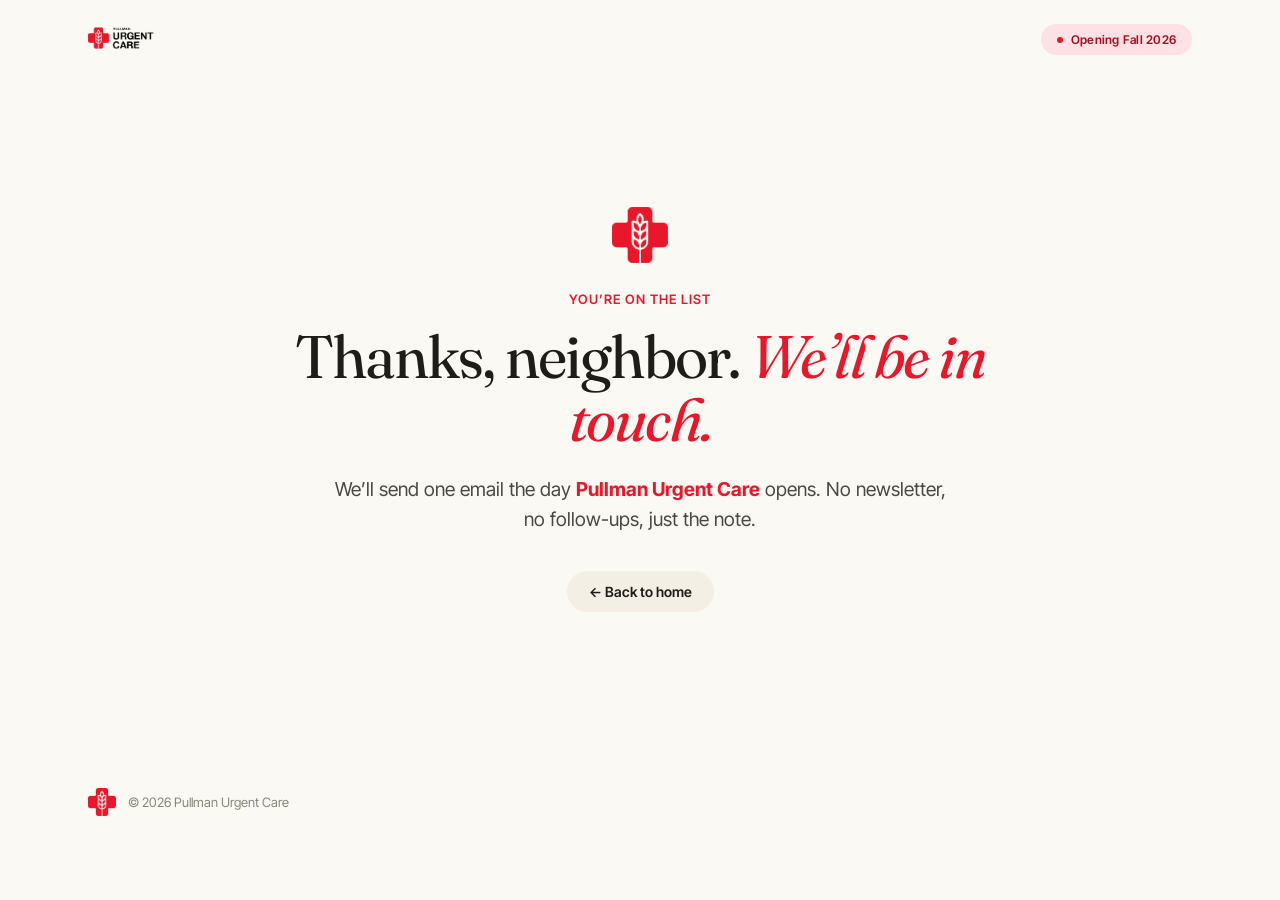
==== thanks.html @ ae4f4262 "Wire signup forms to Formspree with thank-you page" ====
<!doctype html>
<html lang="en">
<head>
<meta charset="utf-8"/>
<meta name="viewport" content="width=device-width,initial-scale=1"/>
<title>You're on the list | Pullman Urgent Care</title>
<meta name="robots" content="noindex, nofollow"/>
<meta name="description" content="Thanks for signing up — we'll send one email the day Pullman Urgent Care opens."/>

<link rel="icon" type="image/png" sizes="any" href="assets/logo-mark.png"/>
<link rel="apple-touch-icon" href="assets/logo-mark.png"/>
<meta name="theme-color" content="#EA172B"/>

<link rel="preconnect" href="https://fonts.googleapis.com"/>
<link rel="preconnect" href="https://fonts.gstatic.com" crossorigin/>
<link href="https://fonts.googleapis.com/css2?family=Fraunces:ital,opsz,wght@0,9..144,300..700;1,9..144,300..700&family=Inter+Tight:wght@400;500;600;700&family=Inter:wght@400;500;600;700&display=swap" rel="stylesheet"/>
<link rel="stylesheet" href="styles.css"/>
</head>
<body>

<header class="nav">
  <a class="nav__logo" href="index.html" aria-label="Pullman Urgent Care home">
    <img src="assets/logo-horizontal.png" alt="Pullman Urgent Care"/>
  </a>
  <div class="pill pill--soft">
    <span class="pill__dot"></span>
    <span class="pill__text">Opening Fall 2026</span>
  </div>
</header>

<main>
  <section class="thanks">
    <div class="thanks__inner">
      <img class="thanks__mark" src="assets/logo-mark.png" alt=""/>
      <div class="eyebrow">You&rsquo;re on the list</div>
      <h1 class="display display--lg">
        Thanks, neighbor. <em>We&rsquo;ll be in touch.</em>
      </h1>
      <p class="lede">
        We&rsquo;ll send one email the day <strong class="brand-accent">Pullman Urgent Care</strong> opens.
        No newsletter, no follow-ups, just the note.
      </p>
      <a class="thanks__home" href="index.html">&larr; Back to home</a>
    </div>
  </section>
</main>

<footer class="footer">
  <div class="footer__left">
    <img src="assets/logo-mark.png" alt=""/>
    <span>&copy; 2026 Pullman Urgent Care</span>
  </div>
</footer>

</body>
</html>
---- styles.css ----
/* Pullman Urgent Care: Coming Soon
   "Neighbor v2" production styles. */

:root {
  --milk: #FBF9F4;
  --milk-deep: #F3EFE5;
  --milk-deeper: #EBE5D4;
  --crimson: #EA172B;
  --crimson-deep: #A3101C;
  --crimson-soft: #FCE2E5;
  --crimson-pale: #F5B3BA;
  --ink: #1F1D1A;
  --ink-2: #4A4744;
  --muted: #8A857A;
  --rule: #E5DFD0;

  --display: 'Fraunces', 'Source Serif 4', Georgia, serif;
  --sans: 'Inter Tight', 'Inter', -apple-system, BlinkMacSystemFont, system-ui, sans-serif;

  --max: 1200px;
  --pad-x: clamp(20px, 4vw, 48px);
}

*, *::before, *::after { box-sizing: border-box; }

html, body {
  margin: 0;
  padding: 0;
  background: var(--milk);
  color: var(--ink);
  font-family: var(--sans);
  -webkit-font-smoothing: antialiased;
  -moz-osx-font-smoothing: grayscale;
}

img { display: block; max-width: 100%; height: auto; }

a { color: inherit; }

.visually-hidden {
  position: absolute;
  width: 1px; height: 1px;
  padding: 0; margin: -1px;
  overflow: hidden; clip: rect(0,0,0,0);
  white-space: nowrap; border: 0;
}

/* ---------- Typography primitives ---------- */

.display {
  font-family: var(--display);
  font-weight: 400;
  color: var(--ink);
  margin: 0;
  letter-spacing: -0.04em;
  line-height: 1.05;
}
.display em { font-style: italic; color: var(--crimson); }

.display--xl  { font-size: clamp(42px, 7vw, 86px); letter-spacing: -0.028em; line-height: 1.0; }
.display--xl2 { font-size: clamp(34px, 6vw, 72px); letter-spacing: -0.028em; line-height: 1.0; }
.display--lg  { font-size: clamp(32px, 5.2vw, 60px); letter-spacing: -0.03em; }
.display--md  { font-size: clamp(28px, 4.6vw, 56px); letter-spacing: -0.027em; }
.display--sm  { font-size: clamp(22px, 3vw, 36px); letter-spacing: -0.025em; line-height: 1.1; }

.display--on-crimson { color: var(--milk); }
.display--on-crimson em { color: var(--crimson-pale); }

.eyebrow {
  font-family: var(--sans);
  font-size: 13px;
  font-weight: 600;
  color: var(--crimson);
  letter-spacing: 0.08em;
  text-transform: uppercase;
  margin-bottom: 18px;
}
.eyebrow--on-crimson { color: var(--crimson-pale); }

.lede {
  font-size: clamp(16px, 1.5vw, 21px);
  line-height: 1.55;
  color: var(--ink-2);
  margin: 24px auto 0;
  max-width: 620px;
}
.brand-accent {
  color: var(--crimson);
  font-weight: 700;
}

.prose {
  font-size: clamp(15px, 1.35vw, 19px);
  line-height: 1.65;
  color: var(--ink-2);
  max-width: 680px;
  margin: 0 auto;
}
.prose--on-crimson { color: rgba(251,249,244,0.88); }
.prose--tight { margin: 12px 0 0; }

.muted { color: var(--ink-2); font-size: 15px; }
.small { font-size: 13px; color: var(--muted); }

/* ---------- NAV ---------- */

.nav {
  display: flex;
  justify-content: space-between;
  align-items: center;
  padding: 24px var(--pad-x);
  max-width: var(--max);
  margin: 0 auto;
}
.nav__logo { display: block; }
.nav__logo img { height: 26px; }

.pill {
  display: inline-flex;
  align-items: center;
  gap: 8px;
  padding: 8px 16px;
  border-radius: 999px;
  font-size: 12px;
  font-weight: 600;
  letter-spacing: 0.02em;
}
.pill--soft {
  background: var(--crimson-soft);
  color: var(--crimson-deep);
}
.pill__dot {
  width: 6px; height: 6px; border-radius: 50%;
  background: var(--crimson);
}

@media (max-width: 520px) {
  .nav { padding: 20px 22px; }
  .nav__logo img { height: 22px; }
  .pill { padding: 6px 12px; font-size: 11px; }
  .pill__text::before { content: "Fall 2026"; }
  .pill__text { font-size: 0; }
  .pill__text::before { font-size: 11px; }
}

/* ---------- HERO ---------- */

.hero {
  padding: 16px var(--pad-x) 60px;
  text-align: center;
}
.hero__inner {
  max-width: 1020px;
  margin: 0 auto;
  padding-top: 24px;
}

.eyebrow-pill {
  display: inline-flex;
  align-items: center;
  gap: 10px;
  padding: 6px 14px 6px 8px;
  border-radius: 999px;
  background: var(--milk-deep);
  margin-bottom: 36px;
}
.eyebrow-pill__badge {
  background: var(--crimson);
  color: var(--milk);
  border-radius: 999px;
  padding: 3px 10px;
  font-size: 11px;
  font-weight: 600;
  letter-spacing: 0.04em;
  text-transform: uppercase;
}
.eyebrow-pill__label {
  font-size: 13px;
  color: var(--ink-2);
}

.signup {
  display: inline-flex;
  background: var(--milk-deep);
  border-radius: 999px;
  padding: 6px;
  gap: 6px;
  align-items: center;
  box-shadow: inset 0 0 0 1px rgba(0,0,0,0.04);
  margin-top: 36px;
  max-width: 100%;
}
.signup__input {
  appearance: none;
  border: 0;
  background: transparent;
  padding: 10px 20px;
  font-family: var(--sans);
  font-size: 15px;
  color: var(--ink);
  min-width: 0;
  width: 280px;
  outline: none;
}
.signup__input::placeholder { color: var(--muted); }
.signup__btn {
  background: var(--crimson);
  color: var(--milk);
  border: 0;
  border-radius: 999px;
  padding: 12px 22px;
  font-family: var(--sans);
  font-size: 14px;
  font-weight: 600;
  cursor: pointer;
  white-space: nowrap;
  transition: background 0.15s ease;
}
.signup__btn:hover { background: var(--crimson-deep); }

.signup__note {
  margin-top: 14px;
  font-size: 12px;
  color: var(--muted);
}

.hero__scene {
  max-width: var(--max);
  margin: 72px auto 0;
  padding: 0 var(--pad-x);
}
.hero__scene img {
  width: 100%;
  height: auto;
  aspect-ratio: 2048 / 1200;
  border-radius: 32px;
  display: block;
  object-fit: cover;
}

@media (max-width: 520px) {
  .hero { padding: 8px 22px 40px; }
  .hero__inner { padding-top: 0; }
  .eyebrow-pill { margin-bottom: 24px; }
  .signup { width: 100%; display: flex; margin-top: 26px; }
  .signup__input { flex: 1 1 auto; width: auto; padding: 8px 14px; font-size: 13px; }
  .signup__btn { padding: 10px 16px; font-size: 12px; }
  .hero__scene { margin-top: 40px; padding: 0 16px; }
  .hero__scene img { border-radius: 20px; }
}

/* ---------- STORY ---------- */

.story {
  padding: clamp(60px, 10vw, 120px) var(--pad-x);
}
.story__top {
  max-width: 900px;
  margin: 0 auto;
  text-align: center;
}
.story__top .prose { margin-top: 32px; }

.scenarios {
  list-style: none;
  padding: 0;
  margin: 64px auto 0;
  max-width: 1000px;
  display: grid;
  grid-template-columns: repeat(2, 1fr);
  gap: 16px;
}
.scenario {
  background: var(--milk-deep);
  border-radius: 24px;
  padding: 28px 32px;
  display: flex;
  align-items: flex-start;
  gap: 18px;
}
.scenario__dot {
  flex-shrink: 0;
  width: 10px; height: 10px;
  border-radius: 50%;
  background: var(--crimson);
  margin-top: 10px;
}
.scenario__label {
  font-size: 12px;
  font-weight: 600;
  color: var(--crimson-deep);
  text-transform: uppercase;
  letter-spacing: 0.067em;
  margin-bottom: 6px;
}
.scenario__text {
  font-family: var(--display);
  font-size: 22px;
  line-height: 1.3;
  color: var(--ink);
  font-weight: 400;
}

@media (max-width: 720px) {
  .scenarios { grid-template-columns: 1fr; gap: 12px; margin-top: 28px; }
  .scenario { padding: 18px 20px; border-radius: 18px; gap: 12px; }
  .scenario__dot { width: 8px; height: 8px; margin-top: 8px; }
  .scenario__label { font-size: 10px; }
  .scenario__text { font-size: 17px; }
}

/* ---------- CRIMSON BLOCK (offer + who) ---------- */

.crimson-block {
  background: var(--crimson-deep);
  color: var(--milk);
  border-radius: 48px 48px 0 0;
  margin: 0 24px;
}
.crimson-block__inner {
  max-width: 1000px;
  margin: 0 auto;
  padding: clamp(60px, 10vw, 120px) var(--pad-x);
}

.offer .display { margin-bottom: 56px; max-width: 760px; }
.offer__grid {
  list-style: none;
  padding: 0;
  margin: 0;
  display: grid;
  grid-template-columns: repeat(3, 1fr);
  gap: 16px;
}
.offer__card {
  background: rgba(251,249,244,0.08);
  border: 1px solid rgba(251,249,244,0.15);
  border-radius: 24px;
  padding: 28px 30px;
}
.offer__card--wide {
  grid-column: 1 / -1;
  display: flex;
  align-items: baseline;
  gap: 24px;
  flex-wrap: wrap;
}
.offer__card--wide .offer__title { margin: 0; flex: 0 0 auto; }
.offer__card--wide .offer__desc { flex: 1 1 320px; max-width: 620px; }
.offer__title {
  font-family: var(--display);
  font-size: 24px;
  line-height: 1.15;
  margin: 0 0 10px;
  font-weight: 400;
  color: var(--milk);
}
.offer__desc {
  font-size: 15px;
  line-height: 1.55;
  color: rgba(251,249,244,0.8);
  margin: 0;
}

.who {
  margin-top: 80px;
  padding-top: 80px;
  max-width: 800px;
  margin-left: auto;
  margin-right: auto;
  text-align: center;
  border-top: 1px solid rgba(251,249,244,0.15);
}
.who .display { margin-bottom: 28px; }
.who .prose { max-width: 600px; }

@media (max-width: 960px) {
  .offer__grid { grid-template-columns: repeat(2, 1fr); }
}

@media (max-width: 720px) {
  .crimson-block { margin: 0 12px; border-radius: 32px 32px 0 0; }
  .offer .display { margin-bottom: 28px; }
  .offer__grid { grid-template-columns: 1fr; gap: 12px; }
  .offer__card { padding: 18px 20px; border-radius: 18px; }
  .offer__card--wide { display: block; }
  .offer__card--wide .offer__title { margin-bottom: 4px; }
  .offer__title { font-size: 20px; margin-bottom: 4px; }
  .offer__desc { font-size: 13px; }
  .who { margin-top: 40px; padding-top: 40px; }
  .who .display { margin-bottom: 14px; }
}

/* ---------- HOURS ---------- */

.hours {
  padding: 80px var(--pad-x) 0;
}
.hours__card {
  max-width: 1000px;
  margin: 0 auto;
  background: var(--milk-deep);
  border-radius: 32px;
  padding: 48px 56px;
  display: grid;
  grid-template-columns: 1fr 1.2fr;
  gap: 60px;
  align-items: center;
}
.hours__text .display { letter-spacing: -0.025em; }
.hours__text .eyebrow { margin-bottom: 12px; }
.hours__text .small { margin-top: 16px; }

.hours__list { margin: 0; padding: 0; }
.hours__row {
  display: flex;
  justify-content: space-between;
  align-items: center;
  border-top: 1px solid var(--rule);
  padding: 18px 0;
  font-family: var(--display);
  font-size: 20px;
  color: var(--ink);
}
.hours__row dt { margin: 0; }
.hours__row dd { margin: 0; font-weight: 500; }

@media (max-width: 720px) {
  .hours { padding: 40px 22px 0; }
  .hours__card {
    padding: 24px 22px;
    border-radius: 20px;
    grid-template-columns: 1fr;
    gap: 14px;
  }
  .hours__row { font-size: 16px; padding: 12px 0; }
}

/* ---------- LOCATION ---------- */

.location {
  padding: 80px var(--pad-x);
}
.location__heading {
  max-width: 1100px;
  margin: 0 auto 48px;
  text-align: center;
}
.location__heading .muted { margin-top: 12px; font-size: 16px; }

.location__card {
  max-width: 1100px;
  margin: 0 auto;
  background: var(--milk-deep);
  border-radius: 32px;
  overflow: hidden;
  display: grid;
  grid-template-columns: 1.5fr 1fr;
}
.location__map { position: relative; }
.landmark-map {
  display: block;
  width: 100%;
  height: 420px;
}

/* ---------- Leaflet map — Mapbox Dark v10 with crimson marker ---------- */
#puc-map { background: #111216; cursor: grab; }
#puc-map:active { cursor: grabbing; }
.leaflet-container {
  font-family: var(--sans);
  background: #111216;
}
/* Subtle warm shift so the cool dark tiles relate to the crimson palette */
.leaflet-tile-pane {
  filter: hue-rotate(-6deg) saturate(0.92);
}
.leaflet-marker-pane,
.leaflet-popup-pane,
.leaflet-overlay-pane,
.leaflet-shadow-pane,
.leaflet-tooltip-pane,
.leaflet-control-container { filter: none; }

/* Marker: logo mark with layered crimson halos for emphasis on dark bg */
.puc-marker { background: transparent; border: 0; }
.puc-marker__halo {
  position: absolute;
  top: 50%; left: 50%;
  width: 64px; height: 64px;
  border-radius: 50%;
  background: rgba(234, 23, 43, 0.28);
  transform: translate(-50%, -50%);
  pointer-events: none;
  animation: puc-pulse-inner 3s ease-out infinite;
}
.puc-marker__halo--outer {
  width: 96px; height: 96px;
  background: rgba(234, 23, 43, 0.14);
  animation: puc-pulse-outer 3s ease-out infinite;
}
.puc-marker__logo {
  position: absolute;
  top: 50%; left: 50%;
  width: 44px; height: 44px;
  transform: translate(-50%, -50%);
  filter: drop-shadow(0 3px 8px rgba(0,0,0,0.2)) drop-shadow(0 0 10px rgba(234,23,43,0.35));
}
@keyframes puc-pulse-inner {
  0%, 100% { opacity: 0.9; }
  50%      { opacity: 0.55; }
}
@keyframes puc-pulse-outer {
  0%   { transform: translate(-50%, -50%) scale(0.9); opacity: 0.55; }
  100% { transform: translate(-50%, -50%) scale(1.25); opacity: 0; }
}
@media (prefers-reduced-motion: reduce) {
  .puc-marker__halo, .puc-marker__halo--outer { animation: none; }
  .puc-marker__halo--outer { opacity: 0.4; }
}

/* Zoom controls — site-native styling */
.leaflet-control-zoom {
  border: 0 !important;
  box-shadow: 0 4px 12px rgba(0,0,0,0.25) !important;
  border-radius: 10px !important;
  overflow: hidden;
}
.leaflet-control-zoom a,
.leaflet-control-zoom a:link {
  background: var(--milk) !important;
  color: var(--ink) !important;
  border: 0 !important;
  border-bottom: 1px solid var(--rule) !important;
  font-family: var(--sans) !important;
  font-weight: 600 !important;
  width: 32px !important;
  height: 32px !important;
  line-height: 32px !important;
  transition: background 0.15s ease, color 0.15s ease;
}
.leaflet-control-zoom a:last-child { border-bottom: 0 !important; }
.leaflet-control-zoom a:hover {
  background: var(--milk-deep) !important;
  color: var(--crimson) !important;
}
.leaflet-control-zoom a.leaflet-disabled {
  background: var(--milk-deep) !important;
  color: var(--muted) !important;
  cursor: default;
}

/* Attribution — floating cream badge on dark map */
.leaflet-control-attribution {
  background: rgba(251, 249, 244, 0.9) !important;
  color: var(--muted) !important;
  font-family: var(--sans) !important;
  font-size: 10px !important;
  padding: 2px 8px !important;
  border-radius: 6px 0 0 0;
}
.leaflet-control-attribution a {
  color: var(--ink-2) !important;
  text-decoration: none !important;
}
.leaflet-control-attribution a:hover { text-decoration: underline !important; }
.location__details {
  padding: 40px;
  display: flex;
  flex-direction: column;
  justify-content: center;
  gap: 24px;
}
.detail__label {
  font-size: 11px;
  color: var(--muted);
  font-weight: 600;
  letter-spacing: 0.07em;
  text-transform: uppercase;
  margin-bottom: 6px;
}
.detail__value {
  font-family: var(--display);
  font-size: 22px;
  line-height: 1.3;
  color: var(--ink);
}
.detail__value--small { font-size: 18px; line-height: 1.4; }
.detail__value--contact {
  font-size: 18px;
  line-height: 1.4;
  display: flex;
  flex-direction: column;
  gap: 2px;
}
.detail__link {
  color: var(--ink);
  text-decoration: none;
  transition: color 0.15s ease;
}
.detail__link:hover { color: var(--crimson); }
.detail__fax { color: var(--muted); font-family: var(--sans); font-size: 13px; margin-top: 6px; }

@media (max-width: 720px) {
  .location { padding: 40px 22px; }
  .location__heading { margin-bottom: 24px; }
  .location__card {
    grid-template-columns: 1fr;
    border-radius: 24px;
  }
  .landmark-map { height: 240px; }
  .location__details { padding: 20px; gap: 12px; }
  .detail__value { font-size: 18px; }
  .detail__value--small { font-size: 16px; }
}

/* ---------- CAREERS ---------- */

.careers {
  padding: 40px var(--pad-x) clamp(80px, 10vw, 120px);
}
.careers__card {
  max-width: 1000px;
  margin: 0 auto;
  background: var(--milk-deep);
  border-radius: 32px;
  padding: 56px;
  display: grid;
  grid-template-columns: 1.3fr 1fr;
  gap: 48px;
  align-items: center;
}
.careers__text .display { margin-bottom: 16px; }
.careers__text .prose { margin: 0; font-size: 16px; }

.careers__link {
  display: flex;
  align-items: center;
  justify-content: space-between;
  background: var(--crimson);
  color: var(--milk);
  border-radius: 999px;
  padding: 18px 28px;
  font-family: var(--sans);
  font-size: 15px;
  font-weight: 600;
  text-decoration: none;
  gap: 16px;
  transition: background 0.15s ease;
}
.careers__link:hover { background: var(--crimson-deep); }

@media (max-width: 720px) {
  .careers { padding: 0 22px 60px; }
  .careers__card {
    grid-template-columns: 1fr;
    padding: 28px 24px;
    gap: 20px;
    border-radius: 24px;
  }
  .careers__link { padding: 12px 18px; font-size: 13px; }
}

/* ---------- FINAL SIGNUP ---------- */

.final-signup {
  background: var(--milk-deep);
  margin: 0 24px;
  border-radius: 32px;
  padding: 80px var(--pad-x);
  text-align: center;
}
.final-signup__inner {
  max-width: 700px;
  margin: 0 auto;
}
.final-signup__mark {
  width: 52px;
  margin: 0 auto 24px;
}
.final-signup .display { margin-bottom: 14px; }
.final-signup .muted { margin-bottom: 28px; }

.final-signup .signup {
  background: var(--milk);
  box-shadow: 0 2px 8px rgba(0,0,0,0.04);
  margin-top: 0;
}

@media (max-width: 720px) {
  .final-signup {
    margin: 0 12px;
    border-radius: 24px;
    padding: 48px 22px;
  }
  .final-signup__mark { width: 36px; margin-bottom: 14px; }
}

/* ---------- THANKS / CONFIRMATION PAGE ---------- */

.thanks {
  padding: clamp(60px, 10vw, 140px) var(--pad-x);
  text-align: center;
}
.thanks__inner {
  max-width: 720px;
  margin: 0 auto;
}
.thanks__mark {
  width: 56px;
  margin: 0 auto 28px;
}
.thanks .display { margin: 14px 0 18px; }
.thanks__home {
  display: inline-block;
  margin-top: 36px;
  padding: 12px 22px;
  background: var(--milk-deep);
  color: var(--ink);
  font-family: var(--sans);
  font-size: 14px;
  font-weight: 600;
  text-decoration: none;
  border-radius: 999px;
  transition: background 0.15s ease, color 0.15s ease;
}
.thanks__home:hover {
  background: var(--crimson);
  color: var(--milk);
}

/* ---------- FOOTER ---------- */

.footer {
  padding: 48px var(--pad-x) 32px;
  max-width: var(--max);
  margin: 0 auto;
  display: flex;
  justify-content: space-between;
  align-items: center;
  gap: 16px;
  flex-wrap: wrap;
  font-size: 13px;
  color: var(--muted);
}
.footer__left { display: flex; align-items: center; gap: 12px; }
.footer__left img { width: 28px; }
.footer__right { display: flex; gap: 24px; }
.footer__right a { color: var(--muted); text-decoration: none; }
.footer__right a:hover { color: var(--ink-2); }

@media (max-width: 520px) {
  .footer { padding: 28px 22px 20px; font-size: 11px; gap: 8px; }
  .footer__left img { width: 18px; }
  .footer__right { gap: 12px; }
}
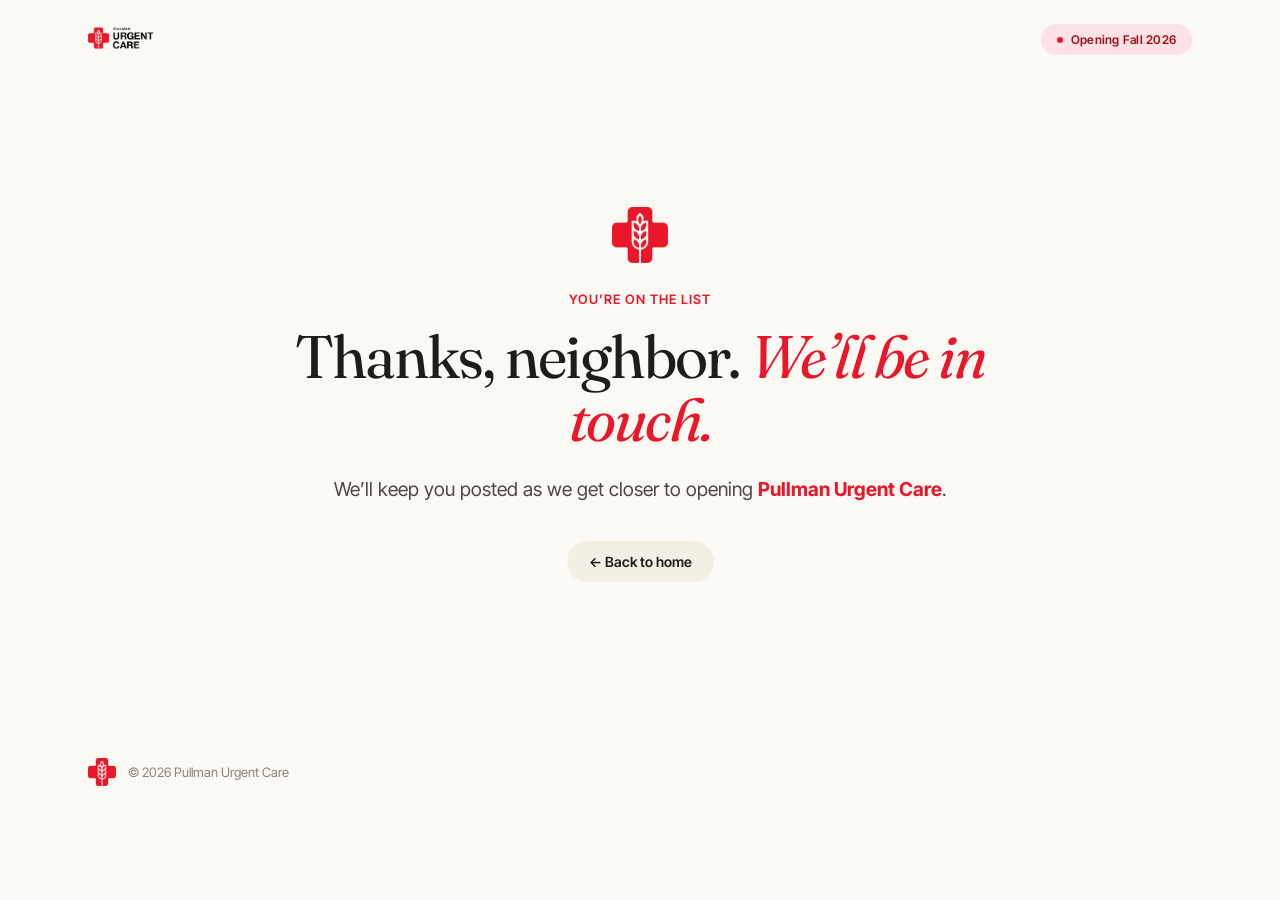
==== commit 74a541b3: "Soften signup copy; drop single-email promise" ====
--- a/thanks.html
+++ b/thanks.html
@@ -37,8 +37,8 @@
         Thanks, neighbor. <em>We&rsquo;ll be in touch.</em>
       </h1>
       <p class="lede">
-        We&rsquo;ll send one email the day <strong class="brand-accent">Pullman Urgent Care</strong> opens.
-        No newsletter, no follow-ups, just the note.
+        We&rsquo;ll keep you posted as we get closer to opening
+        <strong class="brand-accent">Pullman Urgent Care</strong>.
       </p>
       <a class="thanks__home" href="index.html">&larr; Back to home</a>
     </div>
